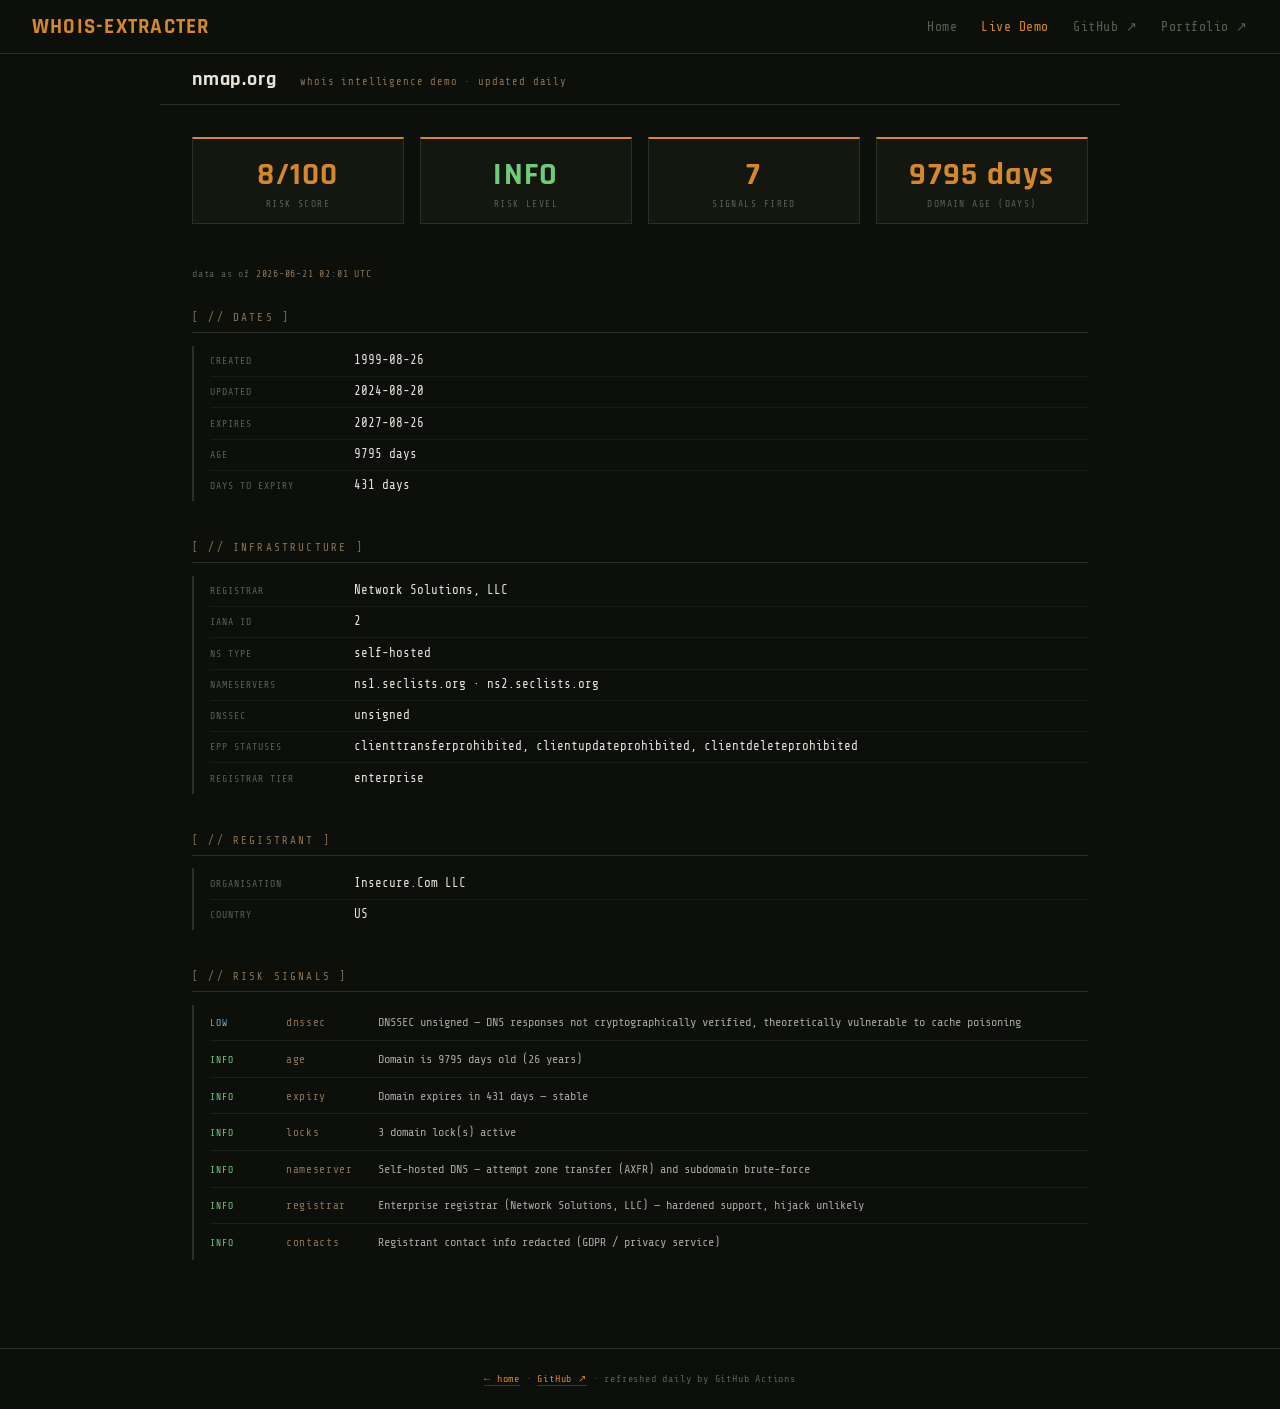
==== web/demo.html @ 034da866 "feat: initial release — standalone whois-extracter" ====
<!DOCTYPE html>
<html lang="en">
<head>
  <meta charset="UTF-8">
  <meta name="viewport" content="width=device-width, initial-scale=1">
  <title>whois-extracter — nmap.org demo</title>
  <link rel="preconnect" href="https://fonts.googleapis.com">
  <link rel="preconnect" href="https://fonts.gstatic.com" crossorigin>
  <link href="https://fonts.googleapis.com/css2?family=Share+Tech+Mono&family=Rajdhani:wght@400;600;700&display=swap" rel="stylesheet">
  <link rel="stylesheet" href="assets/css/style.css">
</head>
<body>

  <nav>
    <a class="nav-brand" href="index.html">WHOIS-EXTRACTER</a>
    <div class="nav-links">
      <a href="index.html">Home</a>
      <a href="demo.html" class="nav-active">Live Demo</a>
      <a href="https://github.com/fmfalgun/whois-extracter" target="_blank" rel="noopener noreferrer">GitHub ↗</a>
      <a href="https://fmfalgun.github.io" target="_blank" rel="noopener noreferrer">Portfolio ↗</a>
    </div>
  </nav>

  <div class="domain-header">
    <span id="demo-domain" class="domain-name-display">nmap.org</span>
    <span class="domain-contributor">whois intelligence demo · updated daily</span>
  </div>

  <div id="error-box"><span id="error-message"></span></div>

  <section id="stats-row" class="stats-row">
    <div class="stat-badge">
      <span class="stat-value" id="val-risk-score">—</span>
      <span class="stat-label">Risk Score</span>
    </div>
    <div class="stat-badge">
      <span class="stat-value" id="val-risk-level">—</span>
      <span class="stat-label">Risk Level</span>
    </div>
    <div class="stat-badge">
      <span class="stat-value" id="val-signals">—</span>
      <span class="stat-label">Signals Fired</span>
    </div>
    <div class="stat-badge">
      <span class="stat-value" id="val-age">—</span>
      <span class="stat-label">Domain Age (days)</span>
    </div>
  </section>

  <main id="results">

    <p id="queried-at-line">data as of <span id="queried-at">—</span></p>

    <!-- DATES section -->
    <section class="section" id="section-dates">
      <h2 class="section-title">[ // DATES ]</h2>
      <div class="infra-grid" id="dates-grid"></div>
    </section>

    <!-- INFRASTRUCTURE section -->
    <section class="section" id="section-infra">
      <h2 class="section-title">[ // INFRASTRUCTURE ]</h2>
      <div class="infra-grid" id="infra-grid"></div>
    </section>

    <!-- REGISTRANT section -->
    <section class="section" id="section-contacts">
      <h2 class="section-title">[ // REGISTRANT ]</h2>
      <div class="infra-grid" id="contacts-grid"></div>
    </section>

    <!-- RISK SIGNALS section -->
    <section class="section" id="section-signals">
      <h2 class="section-title">[ // RISK SIGNALS ]</h2>
      <div class="entry-list" id="signals-list"></div>
    </section>

  </main>

  <footer class="site-footer">
    <a href="index.html">← home</a>
    &middot; <a href="https://github.com/fmfalgun/whois-extracter" target="_blank" rel="noopener noreferrer">GitHub ↗</a>
    &middot; refreshed daily by GitHub Actions
  </footer>

  <script src="assets/js/demo.js"></script>
</body>
</html>
---- web/assets/css/style.css ----
/* whois-extracter — tactical dark (FM//SEC palette) */

:root {
  --black:  #0D0F0A;
  --card:   #131710;
  --border: #2A3028;
  --cream:  #E8E4D9;
  --dim:    #5A5F52;
  --amber:  #D4882A;
  --khaki:  #8B7355;
  --green:  #6FCA7A;
  --blue:   #7AA8CA;
  --red:    #CC3333;
  --font-mono: 'Share Tech Mono', 'Courier New', monospace;
  --font-display: 'Rajdhani', sans-serif;
}

* { box-sizing: border-box; }

body {
  background-color: var(--black);
  font-family: var(--font-mono);
  color: var(--cream);
  margin: 0;
}

/* ── Header ─────────────────────────────────────────────────────────── */

header {
  background-color: var(--card);
  padding: 14px 24px;
  border-bottom: 1px solid var(--border);
  display: flex;
  align-items: center;
  justify-content: space-between;
}

/* ── Outer layout (stats live outside <main>) ───────────────────────── */

#stats-row {
  max-width: 960px;
  margin: 2rem auto 0;
  padding: 0 2rem;
}

main {
  max-width: 960px;
  margin: 0 auto;
  padding: 1.5rem 2rem 3rem;
}

/* ── Stats row ──────────────────────────────────────────────────────── */

.stats-row {
  display: flex;
  gap: 1rem;
  flex-wrap: wrap;
  margin-bottom: 0;
}

.stat-badge {
  background-color: var(--card);
  border: 1px solid var(--border);
  border-top: 2px solid var(--amber);
  padding: .9rem 1.4rem;
  text-align: center;
  flex: 1;
  min-width: 120px;
}

.stat-value {
  font-family: var(--font-display);
  font-size: 2rem;
  font-weight: 700;
  color: var(--amber);
  display: block;
  letter-spacing: .04em;
}

.stat-label {
  font-family: var(--font-mono);
  font-size: .6rem;
  letter-spacing: .15em;
  text-transform: uppercase;
  color: var(--dim);
  display: block;
  margin-top: .25rem;
}

/* ── Queried-at metadata line ───────────────────────────────────────── */

#queried-at-line {
  font-size: .62rem;
  letter-spacing: .08em;
  color: var(--dim);
  margin: 1.25rem 0 2rem;
}

#queried-at-line span { color: var(--khaki); }

/* ── Sections ───────────────────────────────────────────────────────── */

.section {
  margin-bottom: 2.5rem;
}

.section-title {
  font-family: var(--font-mono);
  font-size: .68rem;
  font-weight: normal;
  letter-spacing: .2em;
  color: var(--khaki);
  margin-bottom: .8rem;
  padding-bottom: .5rem;
  border-bottom: 1px solid var(--border);
  text-transform: uppercase;
}

.section-title.direct   { color: var(--green); }
.section-title.wildcard { color: var(--blue); }
.section-title.leak     { color: var(--red); }

.section-note {
  font-size: .63rem;
  letter-spacing: .06em;
  color: var(--dim);
  margin-bottom: .8rem;
  font-style: italic;
}

.section-tooltip {
  cursor: help;
  opacity: .55;
  font-style: normal;
}

/* ── Entry list ─────────────────────────────────────────────────────── */

.entry-list {
  border-left: 2px solid var(--border);
  padding-left: 1rem;
}

.entry {
  display: flex;
  align-items: center;
  gap: 12px;
  padding: .5rem 0;
  border-bottom: 1px solid rgba(42,48,40,.5);
}

.entry:last-child { border-bottom: none; }

.entry-name {
  flex: 1;
  color: var(--cream);
  font-size: .82rem;
  letter-spacing: .02em;
}

.entry-issuer {
  color: var(--dim);
  font-size: .7rem;
  min-width: 140px;
}

.entry-dates {
  color: var(--dim);
  font-size: .67rem;
  min-width: 180px;
}

.entry-link {
  font-size: .63rem;
  letter-spacing: .08em;
  color: var(--amber);
  text-decoration: none;
  border-bottom: 1px solid rgba(212,136,42,.35);
  padding-bottom: 1px;
  transition: border-color .2s;
}

.entry-link:hover { border-color: var(--amber); }

.empty {
  color: var(--dim);
  font-size: .75rem;
  font-style: italic;
}

/* ── Error box ──────────────────────────────────────────────────────── */

#error-box {
  display: none;
  border: 1px solid var(--red);
  border-left: 3px solid var(--red);
  background: rgba(204,51,51,.06);
  color: var(--red);
  font-size: .75rem;
  padding: .75rem 1rem;
  margin: 1.5rem 2rem;
}

/* ── Footer ─────────────────────────────────────────────────────────── */

footer {
  font-family: var(--font-mono);
  font-size: .63rem;
  letter-spacing: .08em;
  color: var(--dim);
  text-align: center;
  padding: 1.5rem 2rem;
  border-top: 1px solid var(--border);
}

.footer-sep { margin: 0 .5rem; opacity: .4; }

footer a {
  color: var(--amber);
  text-decoration: none;
  border-bottom: 1px solid rgba(212,136,42,.3);
  padding-bottom: 1px;
  transition: border-color .2s;
}

footer a:hover { border-color: var(--amber); }

/* ── Nav (consistent across all pages — matches portfolio) ──────────── */

nav {
  display: flex;
  align-items: center;
  justify-content: space-between;
  padding: .85rem 2rem;
  border-bottom: 1px solid var(--border);
  background: var(--black);
  position: sticky;
  top: 0;
  z-index: 100;
}

.nav-brand {
  font-family: var(--font-display);
  font-size: 1.3rem;
  font-weight: 700;
  color: var(--amber);
  letter-spacing: .06em;
  text-decoration: none;
}

.nav-links { display: flex; gap: 1.5rem; }

.nav-links a {
  color: var(--dim);
  text-decoration: none;
  font-family: var(--font-mono);
  font-size: .82rem;
  letter-spacing: .04em;
  transition: color .2s;
}

.nav-links a:hover { color: var(--amber); }
.nav-active { color: var(--amber) !important; pointer-events: none; }

/* ── Hero (home page) ───────────────────────────────────────────────── */

.hero {
  padding: 3rem 2rem 2rem;
  text-align: center;
  border-bottom: 1px solid var(--border);
}

.hero h1 {
  font-family: var(--font-display);
  font-size: clamp(2rem, 5vw, 3.2rem);
  font-weight: 700;
  color: var(--cream);
  letter-spacing: .03em;
}

.hero h1 span { color: var(--amber); }

.hero > p {
  color: var(--dim);
  font-family: var(--font-mono);
  font-size: .85rem;
  margin-top: .6rem;
  letter-spacing: .04em;
}

.install-block {
  margin: 1.75rem auto 0;
  display: inline-block;
  background: var(--card);
  border: 1px solid var(--border);
  border-left: 3px solid var(--amber);
  padding: .7rem 1.25rem;
}

.install-cmd {
  font-family: var(--font-mono);
  font-size: .9rem;
  color: var(--green);
  letter-spacing: .04em;
}

.hero-cta-row {
  display: flex;
  justify-content: center;
  gap: 1rem;
  margin-top: 1.5rem;
  flex-wrap: wrap;
}

.cta-btn {
  font-family: var(--font-mono);
  font-size: .78rem;
  letter-spacing: .1em;
  color: var(--black);
  background: var(--amber);
  padding: .55rem 1.25rem;
  text-decoration: none;
  border: 1px solid var(--amber);
  transition: opacity .2s;
}
.cta-btn:hover { opacity: .85; color: var(--black); }

.cta-ghost {
  font-family: var(--font-mono);
  font-size: .78rem;
  letter-spacing: .1em;
  color: var(--amber);
  border: 1px solid rgba(212,136,42,.4);
  padding: .55rem 1.25rem;
  text-decoration: none;
  transition: border-color .2s;
}
.cta-ghost:hover { border-color: var(--amber); color: var(--amber); }

/* ── Two-column layout (home page) ─────────────────────────────────── */

.layout {
  display: grid;
  grid-template-columns: 260px 1fr;
  max-width: 1280px;
  margin: 0 auto;
  align-items: start;
}

.layout main {
  max-width: none;
  margin: 0;
  padding: 2rem 1.75rem 4rem;
  min-width: 0;
}

/* ── Info panel (sticky left sidebar) ──────────────────────────────── */

.info-panel {
  position: sticky;
  top: 53px;
  height: calc(100vh - 53px);
  overflow-y: auto;
  overflow-x: hidden;
  border-right: 1px solid var(--border);
  padding: 1.5rem 1.25rem;
  display: flex;
  flex-direction: column;
  gap: 1.75rem;
  scrollbar-width: thin;
  scrollbar-color: var(--border) transparent;
}
.info-panel::-webkit-scrollbar { width: 4px; }
.info-panel::-webkit-scrollbar-thumb { background: var(--border); }

.panel-block {
  display: flex;
  flex-direction: column;
  gap: .65rem;
}

.panel-heading {
  font-family: var(--font-mono);
  font-size: .7rem;
  color: var(--amber);
  letter-spacing: .14em;
  text-transform: uppercase;
  padding-bottom: .4rem;
  border-bottom: 1px solid var(--border);
}

.panel-text {
  font-family: var(--font-mono);
  font-size: .75rem;
  color: var(--dim);
  line-height: 1.65;
}

.panel-text .hl { color: var(--cream); }
.panel-text .inline-code,
.inline-code {
  font-family: var(--font-mono);
  font-size: .72rem;
  background: rgba(42,48,40,.5);
  color: var(--khaki);
  padding: .05rem .3rem;
  border: 1px solid var(--border);
}

.panel-list {
  font-family: var(--font-mono);
  font-size: .73rem;
  color: var(--dim);
  line-height: 1.7;
  list-style: none;
  padding: 0;
}

.panel-list li::before {
  content: '▸ ';
  color: var(--amber);
  font-size: .65rem;
}

/* ── Arch diagram ───────────────────────────────────────────────────── */

.arch-diagram {
  display: flex;
  flex-direction: column;
  align-items: center;
  gap: .28rem;
  font-family: var(--font-mono);
  font-size: .7rem;
}

.arch-box {
  width: 100%;
  background: rgba(42,48,40,.4);
  border: 1px solid var(--border);
  padding: .4rem .6rem;
  color: var(--cream);
  text-align: center;
  font-size: .68rem;
  letter-spacing: .05em;
  display: flex;
  flex-direction: column;
  gap: .1rem;
}

.arch-sub  { color: var(--dim); font-size: .6rem; }
.input-box  { border-color: var(--amber); color: var(--amber); }
.output-box { border-color: var(--blue);  color: var(--blue);  font-size: .62rem; }
.engine-box { border-color: var(--border); }
.arch-arrow { color: var(--dim); font-size: .8rem; line-height: 1; }

.arch-cache {
  width: 100%;
  border: 1px dashed var(--border);
  padding: .35rem .6rem;
  text-align: center;
}
.cache-label { color: var(--amber); font-size: .65rem; letter-spacing: .06em; }
.cache-sub   { color: var(--dim);   font-size: .58rem; margin-top: .1rem; line-height: 1.4; }

/* ── Code blocks (home page right panel) ───────────────────────────── */

.home-panel {
  margin-bottom: 2.5rem;
}

.code-block {
  background: var(--card);
  border: 1px solid var(--border);
  border-left: 2px solid var(--border);
  padding: 1rem 1.1rem;
  display: flex;
  flex-direction: column;
  gap: .4rem;
}

.code-comment {
  font-family: var(--font-mono);
  font-size: .68rem;
  color: var(--dim);
  letter-spacing: .04em;
  margin-top: .5rem;
}
.code-comment:first-child { margin-top: 0; }

.code-pre {
  font-family: var(--font-mono);
  font-size: .78rem;
  color: var(--green);
  letter-spacing: .03em;
  white-space: pre;
  overflow-x: auto;
  margin: 0;
}

.schema-note {
  margin-top: .75rem;
}

/* ── Colour helpers (used in text) ─────────────────────────────────── */

.direct-hl   { color: var(--green); }
.wildcard-hl { color: var(--blue); }
.leak-hl     { color: var(--red); }

/* ── Hall-of-fame CTA card (home page) ─────────────────────────────── */

.hof-cta-card {
  background: var(--card);
  border: 1px solid var(--border);
  border-left: 3px solid var(--amber);
  padding: 1.25rem 1.4rem;
  margin-top: 2rem;
}

.hof-cta-label {
  font-family: var(--font-mono);
  font-size: .68rem;
  letter-spacing: .2em;
  color: var(--amber);
  margin-bottom: .7rem;
}

.hof-cta-desc {
  font-family: var(--font-mono);
  font-size: .75rem;
  color: var(--dim);
  line-height: 1.6;
  margin-bottom: .9rem;
}

/* ── Sub-header (reused as .domain-header label bar) ───────────────── */

.hof-subheader {
  border-bottom: 1px solid var(--border);
  padding: .55rem 2rem;
  font-family: var(--font-mono);
  font-size: .65rem;
  letter-spacing: .08em;
  color: var(--dim);
}

/* ── Domain detail — header row below nav ───────────────────────────── */

.domain-header {
  max-width: 960px;
  margin: 0 auto;
  padding: .75rem 2rem;
  border-bottom: 1px solid var(--border);
  display: flex;
  align-items: baseline;
  gap: 1.5rem;
}

.domain-name-display {
  font-family: var(--font-display);
  font-size: 1.25rem;
  font-weight: 700;
  color: var(--cream);
  letter-spacing: .04em;
}

.domain-contributor {
  font-family: var(--font-mono);
  font-size: .65rem;
  letter-spacing: .08em;
  color: var(--khaki);
}

/* ── Site footer (home / hof / domain pages) ────────────────────────── */

.site-footer {
  font-family: var(--font-mono);
  font-size: .63rem;
  letter-spacing: .08em;
  color: var(--dim);
  text-align: center;
  padding: 1.5rem 2rem;
  border-top: 1px solid var(--border);
}

.site-footer a {
  color: var(--amber);
  text-decoration: none;
  border-bottom: 1px solid rgba(212,136,42,.3);
  padding-bottom: 1px;
  transition: border-color .2s;
}
.site-footer a:hover { border-color: var(--amber); }

/* ── Responsive — nav + layout ──────────────────────────────────────── */

@media (max-width: 900px) {
  .layout {
    grid-template-columns: 1fr;
  }

  .info-panel {
    position: static;
    height: auto;
    border-right: none;
    border-bottom: 1px solid var(--border);
  }

  .layout main { padding: 1.5rem 1.25rem 3rem; }
}

@media (max-width: 600px) {
  nav { padding: .75rem 1rem; }
  .nav-brand { font-size: 1.1rem; }
  .nav-links { gap: .9rem; }
  .nav-links a { font-size: .72rem; }
  .hero { padding: 2rem 1rem 1.5rem; }
  .hero-cta-row { flex-direction: column; align-items: center; }
  .hof-subheader { padding: .5rem 1rem; }
  .domain-header { padding: .6rem 1rem; }
}

/* ── Back link (domain detail page — legacy, nav replaces it) ────────── */

#back-link {
  font-family: var(--font-mono);
  font-size: .62rem;
  letter-spacing: .12em;
  color: var(--amber);
  text-decoration: none;
  border-bottom: 1px solid rgba(212,136,42,.3);
  padding-bottom: 1px;
  transition: border-color .2s;
  white-space: nowrap;
}
#back-link:hover { border-color: var(--amber); color: var(--amber); }

#contributor-meta {
  font-family: var(--font-mono);
  font-size: .62rem;
  letter-spacing: .08em;
  color: var(--khaki);
}

/* ── Global links ───────────────────────────────────────────────────── */

a { color: var(--amber); text-decoration: none; }
a:hover { color: var(--cream); }

/* ── Responsive ─────────────────────────────────────────────────────── */

@media (max-width: 600px) {
  #stats-row,
  main { padding-left: 1rem; padding-right: 1rem; }

  .stat-badge { min-width: calc(50% - .5rem); }

  .entry {
    flex-direction: column;
    align-items: flex-start;
    gap: .25rem;
  }

  .entry-issuer,
  .entry-dates { min-width: unset; }
}

/* ══════════════════════════════════════════════════════════════════════
   WHOIS-EXTRACTER SPECIFIC ADDITIONS
   ══════════════════════════════════════════════════════════════════════ */

/* ── Risk level colours ─────────────────────────────────────────────── */

.risk-HIGH   { color: var(--red); }
.risk-MEDIUM { color: var(--amber); }
.risk-LOW    { color: var(--blue); }
.risk-INFO   { color: var(--green); }

.risk-badge {
  font-family: var(--font-mono);
  font-size: .62rem;
  letter-spacing: .12em;
  padding: .15rem .45rem;
  border: 1px solid;
  border-radius: 2px;
  white-space: nowrap;
}
.risk-badge.risk-HIGH   { border-color: rgba(204,51,51,.4);   background: rgba(204,51,51,.08); }
.risk-badge.risk-MEDIUM { border-color: rgba(212,136,42,.4);  background: rgba(212,136,42,.08); }
.risk-badge.risk-LOW    { border-color: rgba(122,168,202,.4); background: rgba(122,168,202,.08); }
.risk-badge.risk-INFO   { border-color: rgba(111,202,122,.4); background: rgba(111,202,122,.08); }

/* ── Signal rows ────────────────────────────────────────────────────── */

.signal-row {
  display: flex;
  align-items: baseline;
  gap: .75rem;
  padding: .55rem 0;
  border-bottom: 1px solid rgba(42,48,40,.5);
  font-family: var(--font-mono);
  font-size: .78rem;
}
.signal-row:last-child { border-bottom: none; }

.signal-level {
  font-size: .6rem;
  letter-spacing: .12em;
  min-width: 64px;
  white-space: nowrap;
}

.signal-field {
  color: var(--khaki);
  font-size: .7rem;
  letter-spacing: .06em;
  min-width: 80px;
  white-space: nowrap;
}

.signal-detail {
  color: rgba(232,228,217,.7);
  font-size: .75rem;
  line-height: 1.5;
  flex: 1;
}

/* ── Infra key-value grid ───────────────────────────────────────────── */

.infra-grid {
  display: flex;
  flex-direction: column;
  gap: 0;
  border-left: 2px solid var(--border);
  padding-left: 1rem;
}

.infra-row {
  display: flex;
  gap: 1.5rem;
  align-items: baseline;
  padding: .4rem 0;
  border-bottom: 1px solid rgba(42,48,40,.4);
  font-family: var(--font-mono);
}
.infra-row:last-child { border-bottom: none; }

.infra-key {
  font-size: .62rem;
  letter-spacing: .1em;
  color: var(--dim);
  min-width: 120px;
  flex-shrink: 0;
  text-transform: uppercase;
}

.infra-val {
  font-size: .78rem;
  color: var(--cream);
  line-height: 1.4;
  word-break: break-all;
}

.infra-val.empty { color: var(--dim); font-style: italic; }

/* ── stat-value colour override when it holds a risk level ─────────── */

#val-risk-level.risk-HIGH   { color: var(--red); }
#val-risk-level.risk-MEDIUM { color: var(--amber); }
#val-risk-level.risk-LOW    { color: var(--blue); }
#val-risk-level.risk-INFO   { color: var(--green); }
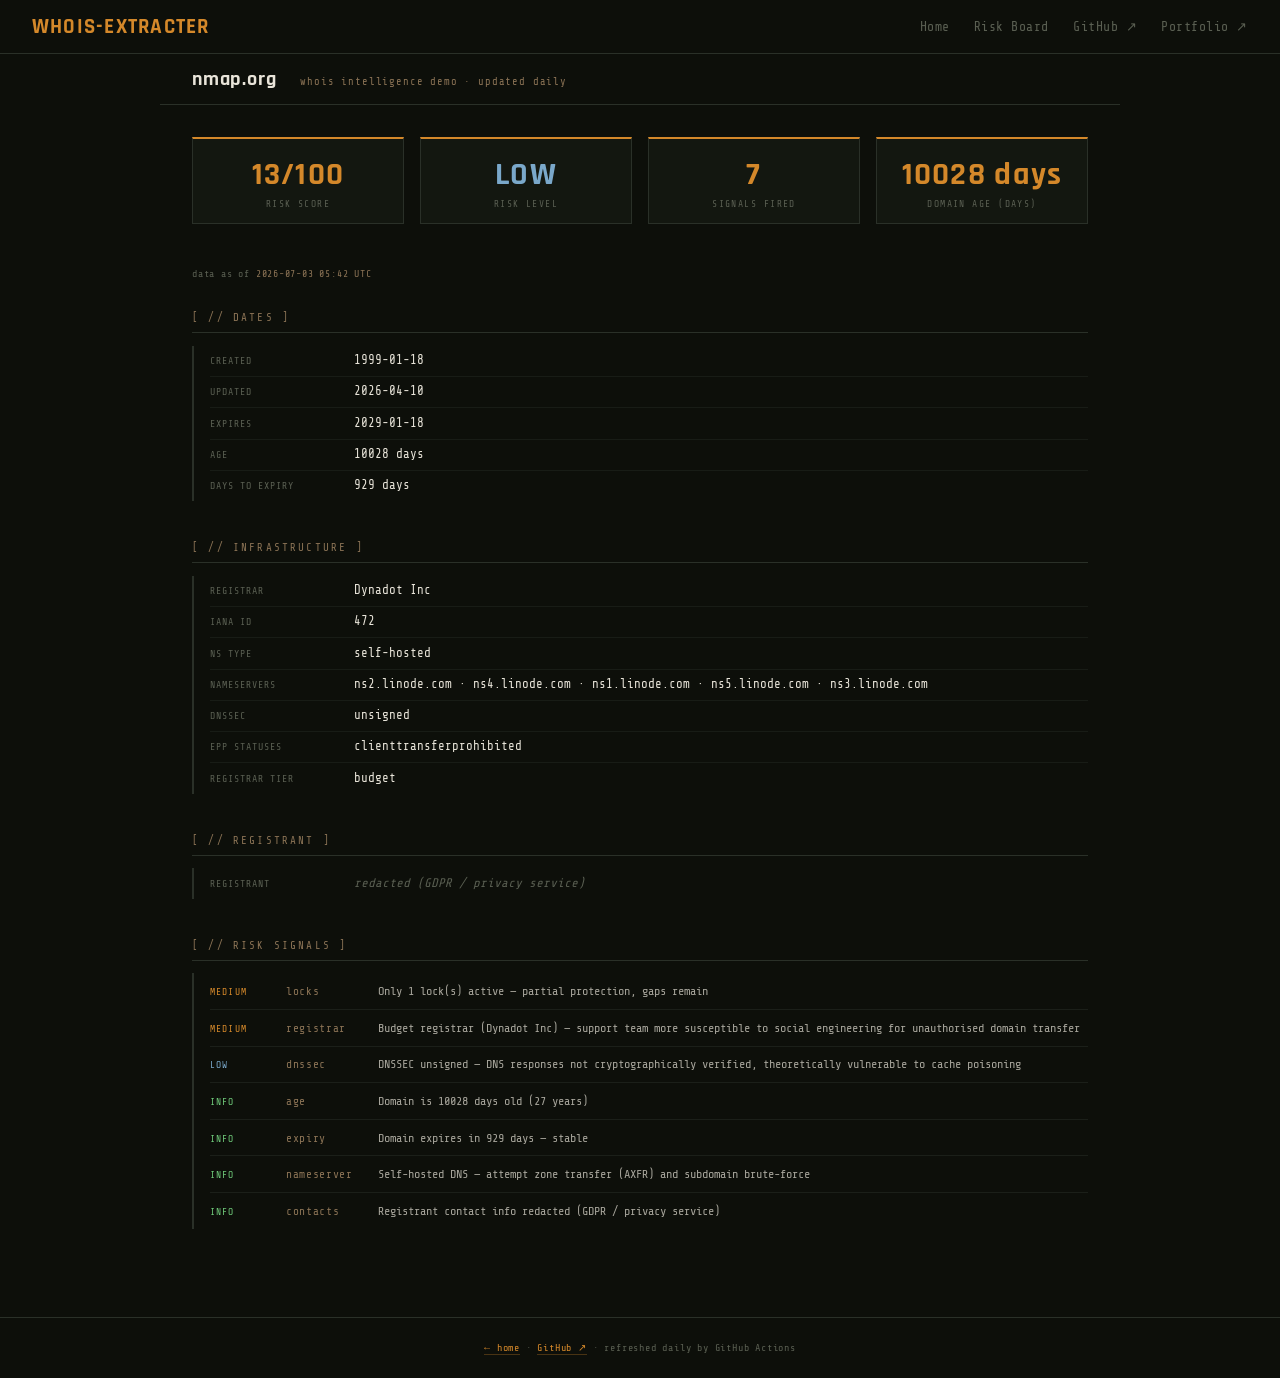
==== commit 5ff3cb29: "wip: pending HTML changes before opensource/ removal from web-vapt Co-Authored-By: Claude Sonnet 5 <" ====
--- a/web/demo.html
+++ b/web/demo.html
@@ -15,7 +15,7 @@
     <a class="nav-brand" href="index.html">WHOIS-EXTRACTER</a>
     <div class="nav-links">
       <a href="index.html">Home</a>
-      <a href="demo.html" class="nav-active">Live Demo</a>
+      <a href="risk-board.html">Risk Board</a>
       <a href="https://github.com/fmfalgun/whois-extracter" target="_blank" rel="noopener noreferrer">GitHub ↗</a>
       <a href="https://fmfalgun.github.io" target="_blank" rel="noopener noreferrer">Portfolio ↗</a>
     </div>
--- a/web/assets/css/style.css
+++ b/web/assets/css/style.css
@@ -769,3 +769,130 @@
 #val-risk-level.risk-MEDIUM { color: var(--amber); }
 #val-risk-level.risk-LOW    { color: var(--blue); }
 #val-risk-level.risk-INFO   { color: var(--green); }
+
+/* ── Risk Board — Disclaimer ────────────────────────────────────────── */
+
+#rb-disclaimer {
+  background: rgba(212,136,42,.07);
+  border: 1px solid rgba(212,136,42,.25);
+  border-left: 3px solid var(--amber);
+  padding: .75rem 1rem;
+  font-size: .7rem;
+  letter-spacing: .04em;
+  color: rgba(232,228,217,.7);
+  margin-bottom: 1.25rem;
+  line-height: 1.6;
+}
+#rb-disclaimer .disclaimer-icon { color: var(--amber); margin-right: .4rem; }
+#rb-disclaimer strong { color: var(--cream); }
+
+/* ── Risk Board — How to add ────────────────────────────────────────── */
+
+#rb-howto {
+  display: flex;
+  align-items: center;
+  gap: 1rem;
+  flex-wrap: wrap;
+  margin-bottom: 1.5rem;
+  padding: .6rem .9rem;
+  background: var(--card);
+  border: 1px solid var(--border);
+  font-size: .68rem;
+}
+
+/* ── Risk Board — Stats subheader ───────────────────────────────────── */
+
+#rb-stats {
+  font-family: var(--font-mono);
+  font-size: .65rem;
+  letter-spacing: .08em;
+  color: var(--dim);
+}
+
+/* ── Risk Board — Level section heading ─────────────────────────────── */
+
+.rb-level-heading {
+  font-family: var(--font-mono);
+  font-size: .68rem;
+  letter-spacing: .2em;
+  text-transform: uppercase;
+  padding: .5rem 0 .4rem;
+  margin: 1.5rem 0 .75rem;
+  border-bottom: 1px solid var(--border);
+}
+.rb-level-heading.risk-HIGH   { color: var(--red); }
+.rb-level-heading.risk-MEDIUM { color: var(--amber); }
+.rb-level-heading.risk-LOW    { color: var(--blue); }
+.rb-level-heading.risk-INFO   { color: var(--green); }
+
+/* ── Risk Board — Domain cards ──────────────────────────────────────── */
+
+.domain-card {
+  background: var(--card);
+  border: 1px solid var(--border);
+  border-left: 3px solid var(--amber);
+  padding: 1rem 1.1rem;
+  cursor: pointer;
+  transition: border-left-color .2s, background .2s;
+  margin-bottom: .6rem;
+}
+.domain-card:hover { background: #161A12; border-left-color: var(--cream); }
+
+.card-header-row {
+  display: flex;
+  justify-content: space-between;
+  align-items: baseline;
+  margin-bottom: .5rem;
+}
+.card-domain {
+  font-family: var(--font-display);
+  font-size: 1rem;
+  font-weight: 600;
+  color: var(--cream);
+  letter-spacing: .03em;
+  word-break: break-all;
+}
+.card-date {
+  font-family: var(--font-mono);
+  font-size: .6rem;
+  letter-spacing: .06em;
+  color: var(--dim);
+  white-space: nowrap;
+  margin-left: .5rem;
+}
+.card-stats {
+  display: flex;
+  flex-wrap: wrap;
+  gap: .35rem;
+  margin-bottom: .5rem;
+}
+.card-stat {
+  font-family: var(--font-mono);
+  font-size: .58rem;
+  letter-spacing: .08em;
+  color: var(--dim);
+  border: 1px solid var(--border);
+  padding: .15rem .4rem;
+  border-radius: 2px;
+}
+
+/* risk chip on card — coloured border matching risk level */
+.risk-chip.risk-HIGH   { color: var(--red);   border-color: rgba(204,51,51,.4); }
+.risk-chip.risk-MEDIUM { color: var(--amber);  border-color: rgba(212,136,42,.4); }
+.risk-chip.risk-LOW    { color: var(--blue);   border-color: rgba(122,168,202,.4); }
+.risk-chip.risk-INFO   { color: var(--green);  border-color: rgba(111,202,122,.4); }
+
+.card-contributor {
+  font-family: var(--font-mono);
+  font-size: .62rem;
+  letter-spacing: .06em;
+  color: var(--dim);
+}
+.card-name { color: var(--khaki); margin-right: .4rem; }
+
+/* ── Risk Board — Responsive ────────────────────────────────────────── */
+
+@media (max-width: 600px) {
+  #rb-howto { flex-direction: column; align-items: flex-start; gap: .5rem; }
+  #search-input { max-width: 100%; }
+}
